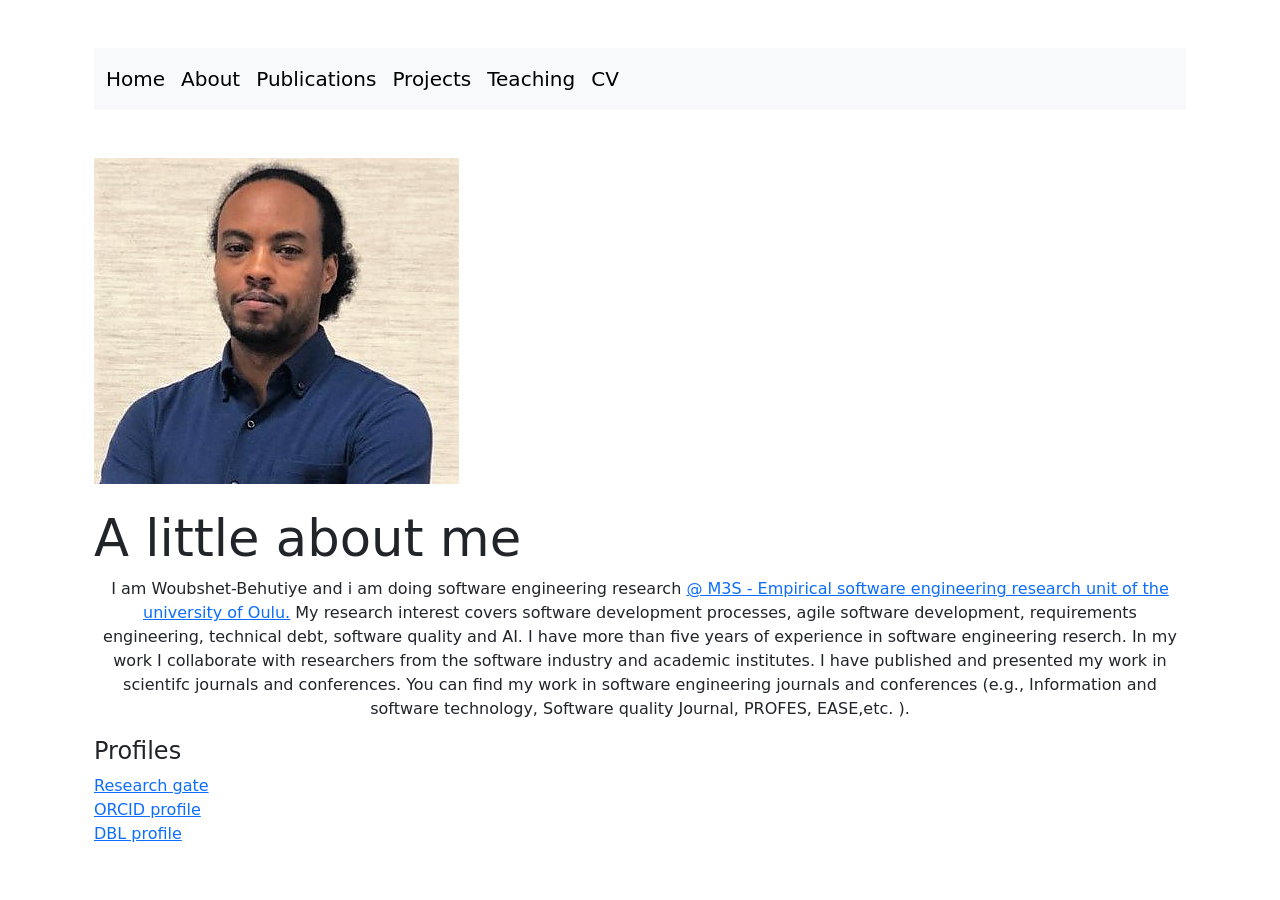
==== nav/about.html @ b4754d9d "update" ====
<!DOCTYPE html>
<html lang="en">

<head>
    <title>About</title>
    <meta charset="utf-8">
    <meta name="viewport" content="width=device-width, initial-scale=1 shrink-to-fit = no">
    <link href="https://cdn.jsdelivr.net/npm/bootstrap@5.1.3/dist/css/bootstrap.min.css" rel="stylesheet" integrity="sha384-1BmE4kWBq78iYhFldvKuhfTAU6auU8tT94WrHftjDbrCEXSU1oBoqyl2QvZ6jIW3" crossorigin="anonymous">
</head>

<body>

    <div class="container">

        <br></br>
        <div class="container-fluid">
            <nav class="navbar navbar-expand- navbar-light bg-light justify-content-center ">
                <div class="container-fluid" id="navbarSupportedContent">
                    <ul class="nav navbar">
                        <li class="navbar-item"> <a class="navbar-brand" href="../index.html">Home </a></li>
                        <li class="navbar-item">
                            <a class="navbar-brand" href="/nav/about.html">About</a></li>
                        <li class="navbar-item "><a class="navbar-brand " href="/nav/Publications.html ">Publications</a></li>
                        <li class="nabarv-item "> <a class="navbar-brand " href="/nav/projects.html">Projects</a></li>
                        <li class="navbar-item "><a class="navbar-brand " href="/nav/Teaching.html "> Teaching </a></li>
                        <li class="navbar-item "><a class="navbar-brand " href="/nav/cv.html "> CV </a></li>
                    </ul>

                </div>
            </nav>
        </div>
        <br></br>
        <div class=" container-md">
            <img src="/resources/Woub5.jpg " class="img-fluid " />

            <br></br>
            <h2 style="font-size:4vw"> A little about me </h2>
            <p class="text-center "> I am Woubshet-Behutiye and i am doing software engineering research <a href="https://www.oulu.fi/m3s/ " target="_blank"> @ M3S - Empirical software engineering research unit of the university of Oulu.</a> My research interest covers software
                development processes, agile software development, requirements engineering, technical debt, software quality and AI. I have more than five years of experience in software engineering reserch. In my work I collaborate with researchers
                from the software industry and academic institutes. I have published and presented my work in scientifc journals and conferences. You can find my work in software engineering journals and conferences (e.g., Information and software technology,
                Software quality Journal, PROFES, EASE,etc. ). </p>
        </div>

        <div class="container-md">
            <h4> Profiles </h4>
            <ul class="list-group list-group-numbered">
                <li><a href="https://www.researchgate.net/profile/Woubshet-Behutiye" target="_blank">Research gate</a></li>
                <li><a href="https://orcid.org/0000-0002-9015-9941" target="_blank">ORCID profile</a></li>
                <li><a href="https://dblp.org/pid/190/9045.html" target="_blank">DBL profile</a></li>
            </ul>
        </div>


    </div>
    <script src="https://cdn.jsdelivr.net/npm/bootstrap@5.1.3/dist/js/bootstrap.bundle.min.js " integrity="sha384-ka7Sk0Gln4gmtz2MlQnikT1wXgYsOg+OMhuP+IlRH9sENBO0LRn5q+8nbTov4+1p " crossorigin="anonymous "></script>
    <script src="https://cdn.jsdelivr.net/npm/@popperjs/core@2.10.2/dist/umd/popper.min.js " integrity="sha384-7+zCNj/IqJ95wo16oMtfsKbZ9ccEh31eOz1HGyDuCQ6wgnyJNSYdrPa03rtR1zdB " crossorigin="anonymous "></script>
    <script src="https://cdn.jsdelivr.net/npm/bootstrap@5.1.3/dist/js/bootstrap.min.js " integrity="sha384-QJHtvGhmr9XOIpI6YVutG+2QOK9T+ZnN4kzFN1RtK3zEFEIsxhlmWl5/YESvpZ13 " crossorigin="anonymous "></script>
</body>

</html>
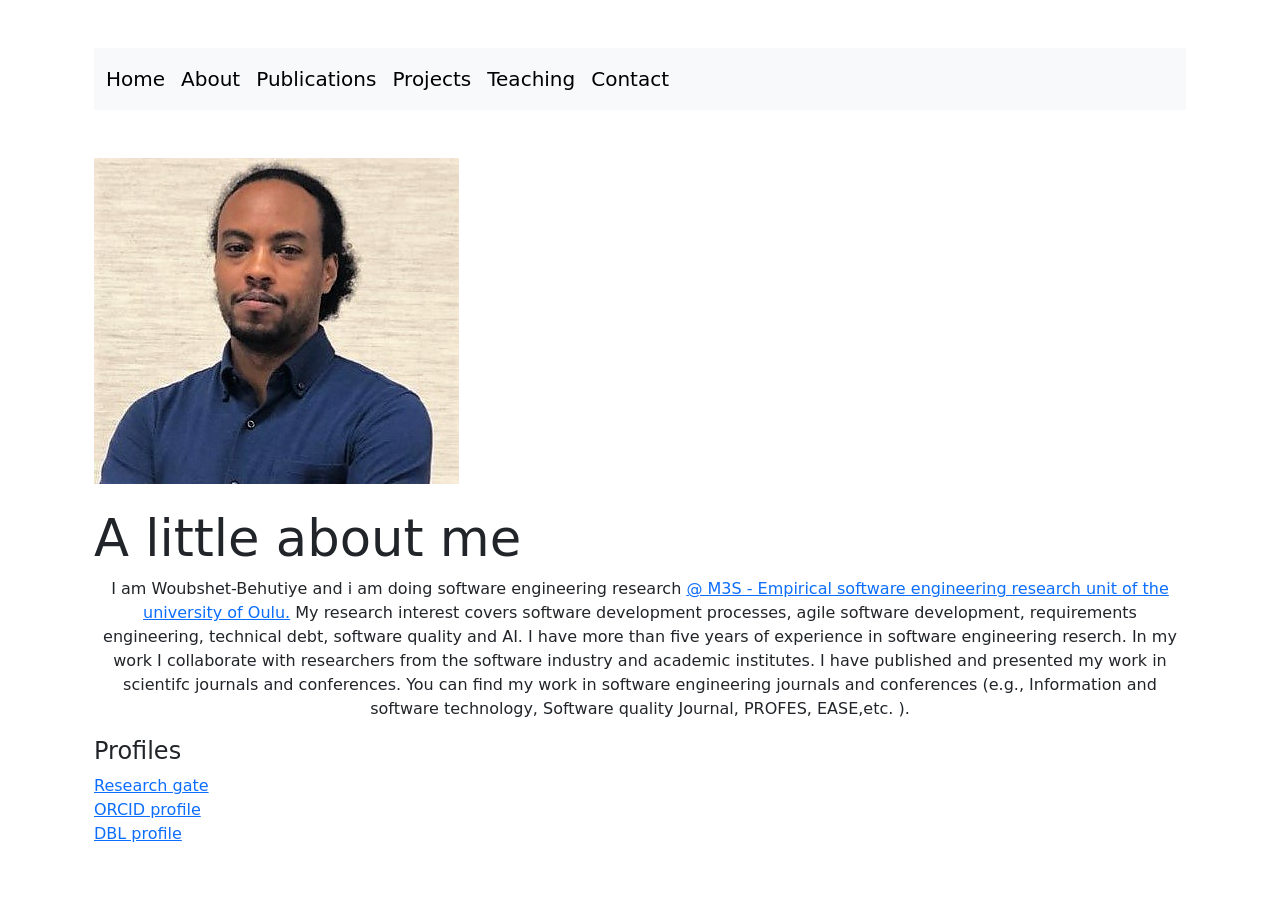
==== commit aabd0779: "updates" ====
--- a/nav/about.html
+++ b/nav/about.html
@@ -23,7 +23,7 @@
                         <li class="navbar-item "><a class="navbar-brand " href="/nav/Publications.html ">Publications</a></li>
                         <li class="nabarv-item "> <a class="navbar-brand " href="/nav/projects.html">Projects</a></li>
                         <li class="navbar-item "><a class="navbar-brand " href="/nav/Teaching.html "> Teaching </a></li>
-                        <li class="navbar-item "><a class="navbar-brand " href="/nav/cv.html "> CV </a></li>
+                        <li class="navbar-item "><a class="navbar-brand " href="/nav/cn.html "> Contact </a></li>
                     </ul>
 
                 </div>
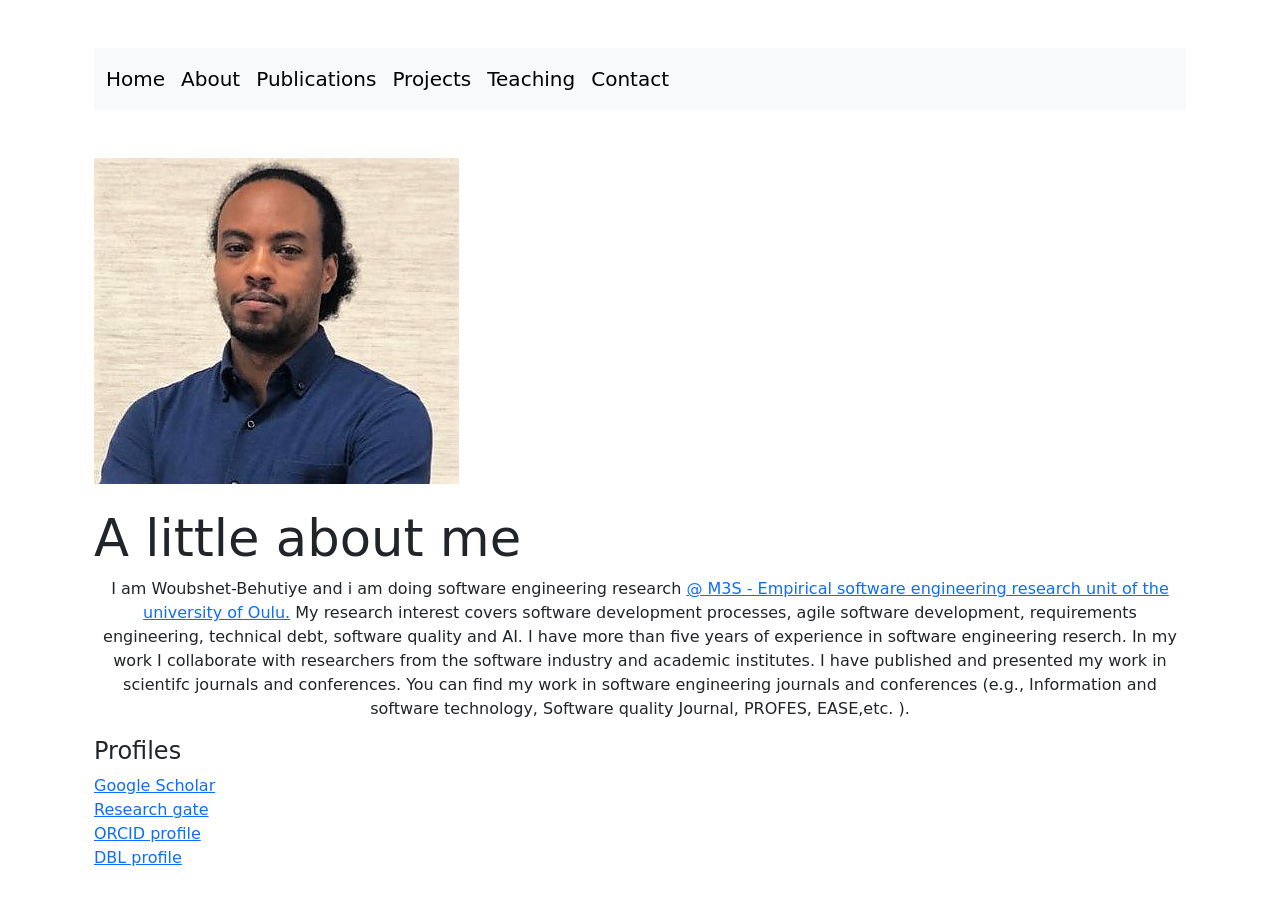
==== commit 6f62b2dd: "updated info" ====
--- a/nav/about.html
+++ b/nav/about.html
@@ -30,8 +30,8 @@
             </nav>
         </div>
         <br></br>
-        <div class=" container-md">
-            <img src="/resources/Woub5.jpg " class="img-fluid " />
+        <div class=" container-md ">
+            <img src="/resources/Woub5.jpg " class="img-fluid" style="margin:auto;" />
 
             <br></br>
             <h2 style="font-size:4vw"> A little about me </h2>
@@ -44,6 +44,7 @@
         <div class="container-md">
             <h4> Profiles </h4>
             <ul class="list-group list-group-numbered">
+                <li><a href="https://scholar.google.com/citations?user=aYHGwbsAAAAJ&hl=en&oi=ao" target="_blank">Google Scholar</a></li>
                 <li><a href="https://www.researchgate.net/profile/Woubshet-Behutiye" target="_blank">Research gate</a></li>
                 <li><a href="https://orcid.org/0000-0002-9015-9941" target="_blank">ORCID profile</a></li>
                 <li><a href="https://dblp.org/pid/190/9045.html" target="_blank">DBL profile</a></li>
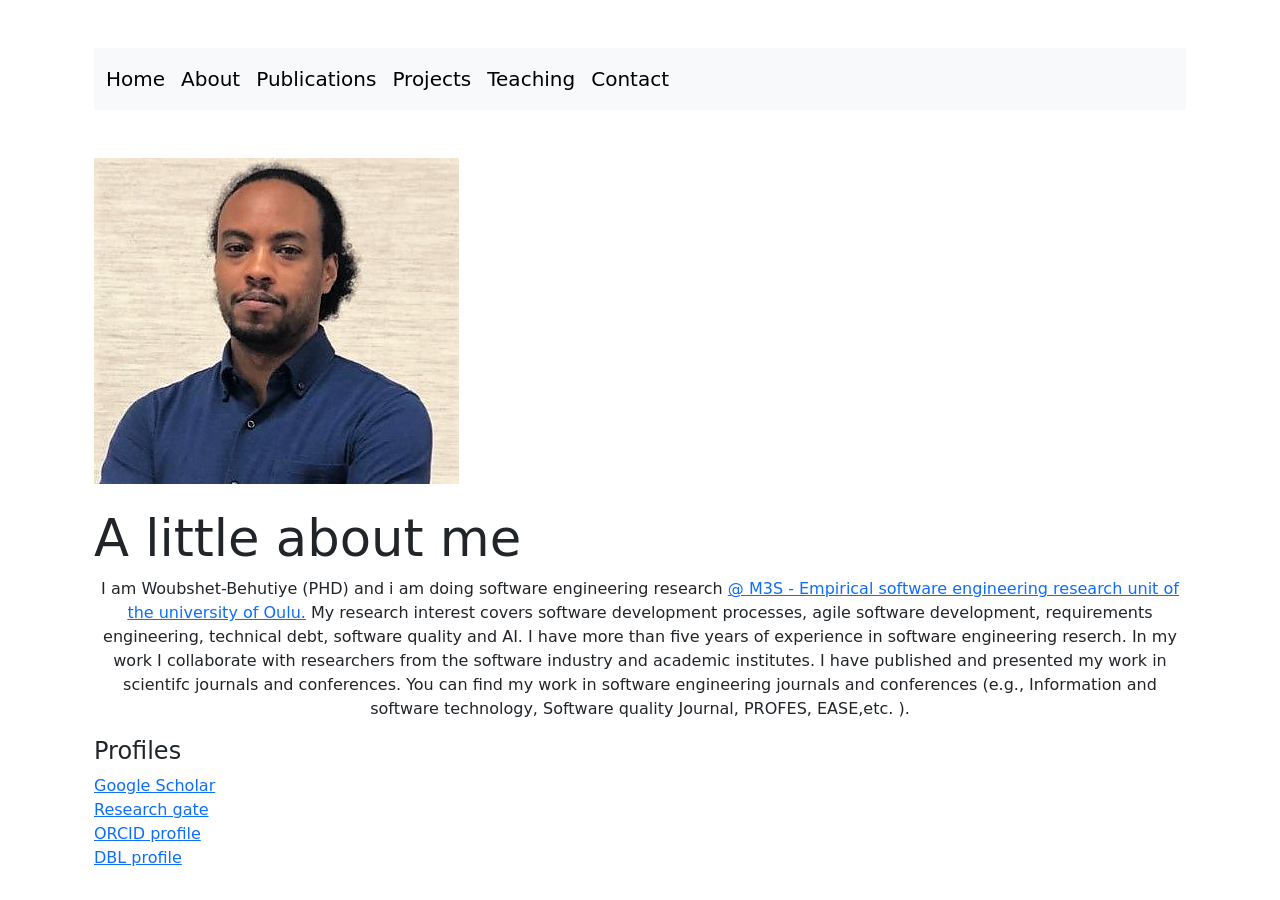
==== commit 54ce869b: "Updated info" ====
--- a/nav/about.html
+++ b/nav/about.html
@@ -35,7 +35,7 @@
 
             <br></br>
             <h2 style="font-size:4vw"> A little about me </h2>
-            <p class="text-center "> I am Woubshet-Behutiye and i am doing software engineering research <a href="https://www.oulu.fi/m3s/ " target="_blank"> @ M3S - Empirical software engineering research unit of the university of Oulu.</a> My research interest covers software
+            <p class="text-center "> I am Woubshet-Behutiye (PHD) and i am doing software engineering research <a href="https://www.oulu.fi/m3s/ " target="_blank"> @ M3S - Empirical software engineering research unit of the university of Oulu.</a> My research interest covers software
                 development processes, agile software development, requirements engineering, technical debt, software quality and AI. I have more than five years of experience in software engineering reserch. In my work I collaborate with researchers
                 from the software industry and academic institutes. I have published and presented my work in scientifc journals and conferences. You can find my work in software engineering journals and conferences (e.g., Information and software technology,
                 Software quality Journal, PROFES, EASE,etc. ). </p>
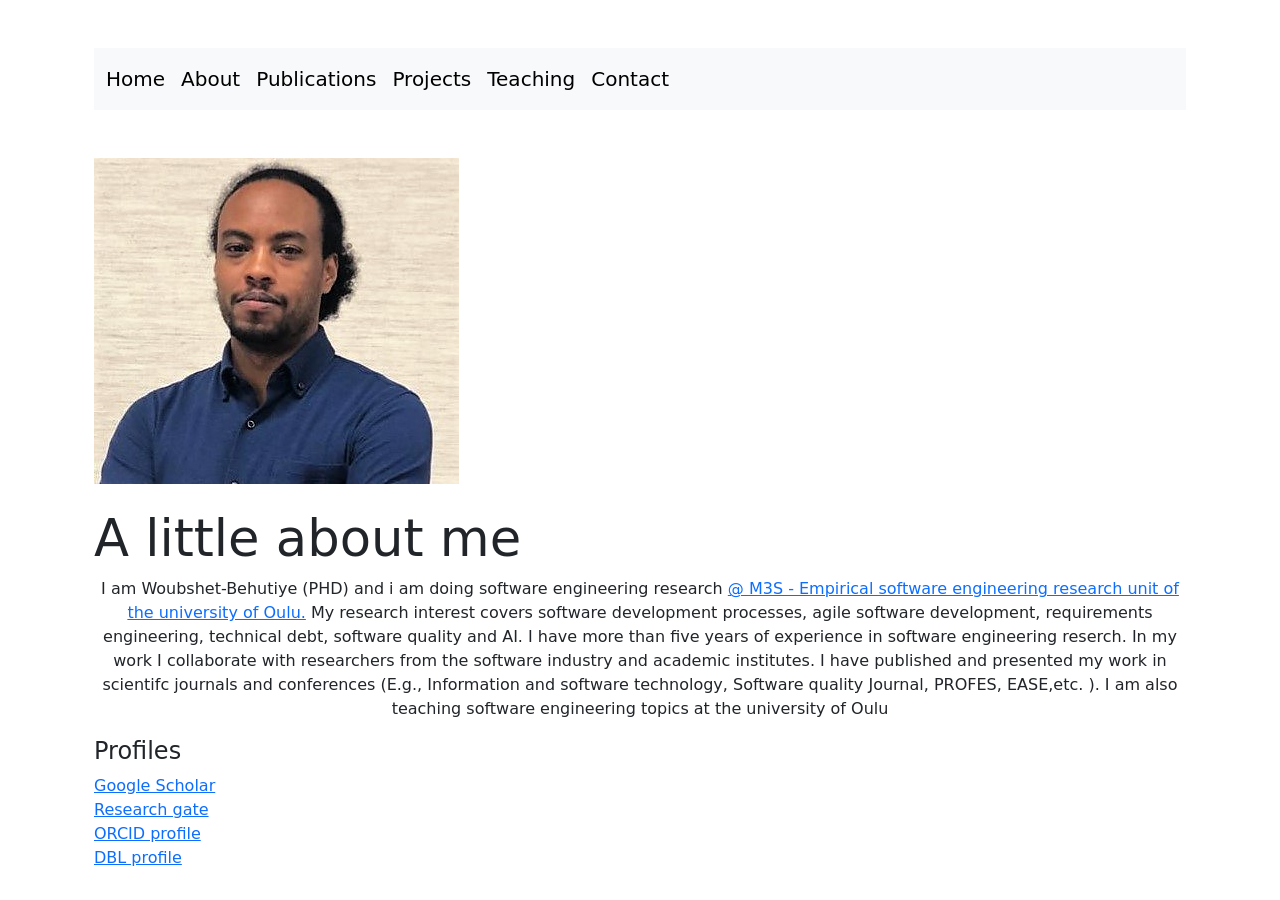
==== commit 73f5bcd2: "profile and teaching updates" ====
--- a/nav/about.html
+++ b/nav/about.html
@@ -37,8 +37,8 @@
             <h2 style="font-size:4vw"> A little about me </h2>
             <p class="text-center "> I am Woubshet-Behutiye (PHD) and i am doing software engineering research <a href="https://www.oulu.fi/m3s/ " target="_blank"> @ M3S - Empirical software engineering research unit of the university of Oulu.</a> My research interest covers software
                 development processes, agile software development, requirements engineering, technical debt, software quality and AI. I have more than five years of experience in software engineering reserch. In my work I collaborate with researchers
-                from the software industry and academic institutes. I have published and presented my work in scientifc journals and conferences. You can find my work in software engineering journals and conferences (e.g., Information and software technology,
-                Software quality Journal, PROFES, EASE,etc. ). </p>
+                from the software industry and academic institutes. I have published and presented my work in scientifc journals and conferences (E.g., Information and software technology,
+                Software quality Journal, PROFES, EASE,etc. ). I am also teaching software engineering topics at the university of Oulu </p>
         </div>
 
         <div class="container-md">
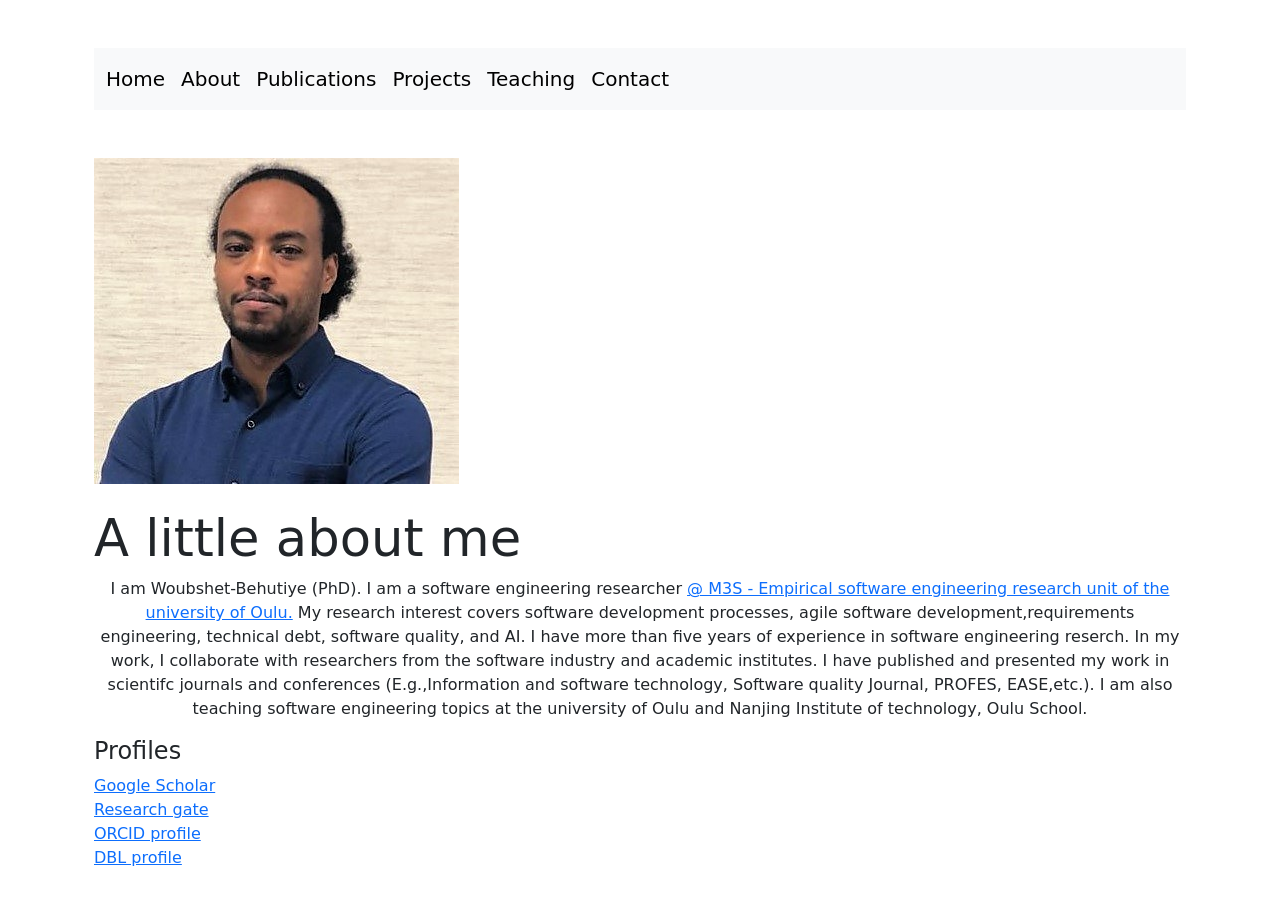
==== commit 0fd14654: "updates" ====
--- a/nav/about.html
+++ b/nav/about.html
@@ -35,10 +35,10 @@
 
             <br></br>
             <h2 style="font-size:4vw"> A little about me </h2>
-            <p class="text-center "> I am Woubshet-Behutiye (PHD) and i am doing software engineering research <a href="https://www.oulu.fi/m3s/ " target="_blank"> @ M3S - Empirical software engineering research unit of the university of Oulu.</a> My research interest covers software
-                development processes, agile software development, requirements engineering, technical debt, software quality and AI. I have more than five years of experience in software engineering reserch. In my work I collaborate with researchers
-                from the software industry and academic institutes. I have published and presented my work in scientifc journals and conferences (E.g., Information and software technology,
-                Software quality Journal, PROFES, EASE,etc. ). I am also teaching software engineering topics at the university of Oulu </p>
+            <p class="text-center "> I am Woubshet-Behutiye (PhD). I am a software engineering researcher  <a href="https://www.oulu.fi/m3s/ " target="_blank"> @ M3S - Empirical software engineering research unit of the university of Oulu.</a> My research interest covers software
+                development processes, agile software development,requirements engineering, technical debt, software quality, and AI. I have more than five years of experience in software engineering reserch. In my work, I collaborate with researchers
+                from the software industry and academic institutes. I have published and presented my work in scientifc journals and conferences (E.g.,Information and software technology,
+                Software quality Journal, PROFES, EASE,etc.). I am also teaching software engineering topics at the university of Oulu and Nanjing Institute of technology, Oulu School. </p>
         </div>
 
         <div class="container-md">
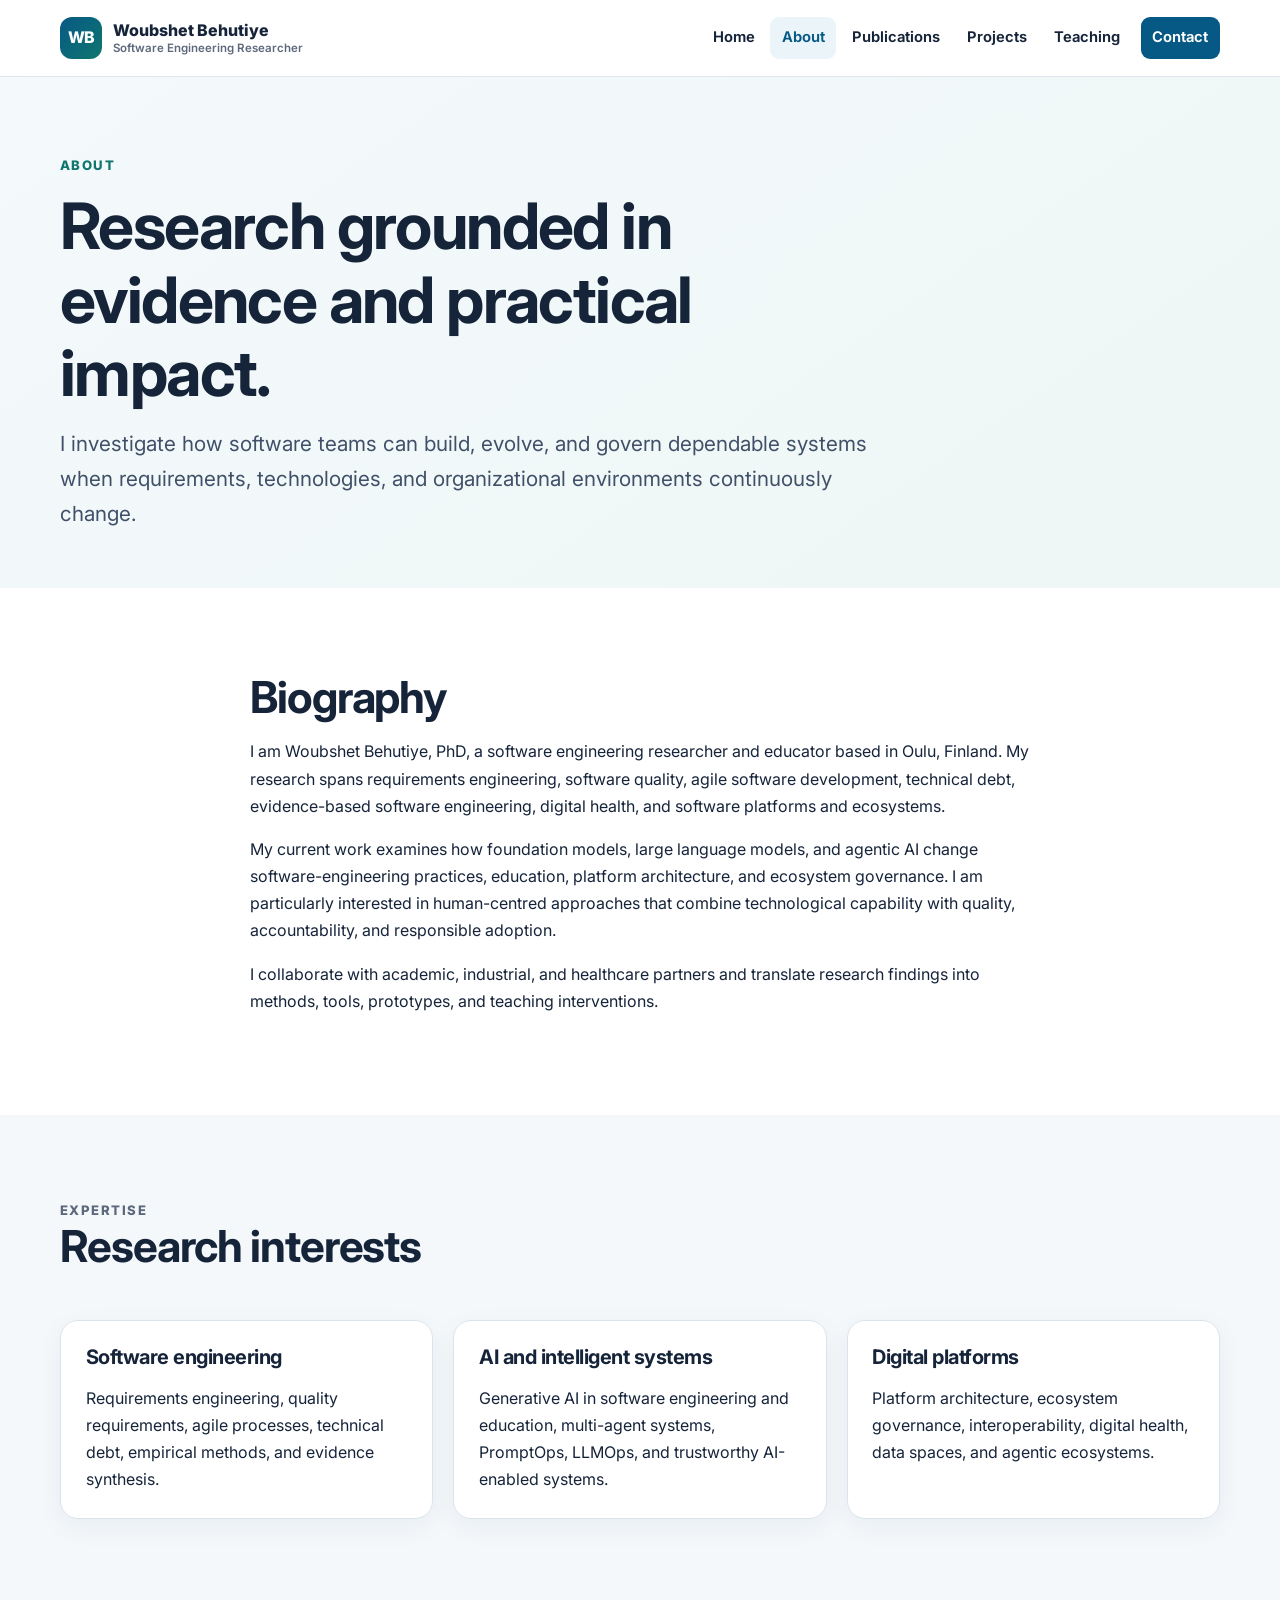
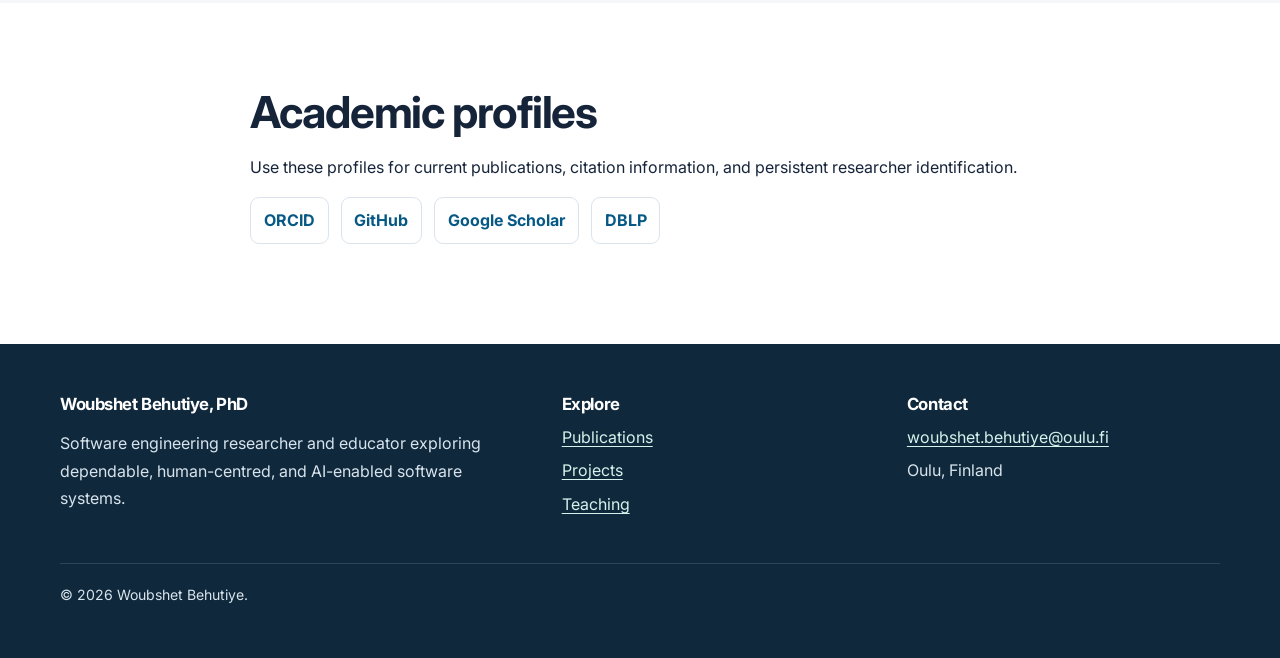
==== commit e0b849a3: "Updated page" ====
--- a/nav/about.html
+++ b/nav/about.html
@@ -1,61 +1,8 @@
-<!DOCTYPE html>
-<html lang="en">
-
-<head>
-    <title>About</title>
-    <meta charset="utf-8">
-    <meta name="viewport" content="width=device-width, initial-scale=1 shrink-to-fit = no">
-    <link href="https://cdn.jsdelivr.net/npm/bootstrap@5.1.3/dist/css/bootstrap.min.css" rel="stylesheet" integrity="sha384-1BmE4kWBq78iYhFldvKuhfTAU6auU8tT94WrHftjDbrCEXSU1oBoqyl2QvZ6jIW3" crossorigin="anonymous">
-</head>
-
-<body>
-
-    <div class="container">
-
-        <br></br>
-        <div class="container-fluid">
-            <nav class="navbar navbar-expand- navbar-light bg-light justify-content-center ">
-                <div class="container-fluid" id="navbarSupportedContent">
-                    <ul class="nav navbar">
-                        <li class="navbar-item"> <a class="navbar-brand" href="../index.html">Home </a></li>
-                        <li class="navbar-item">
-                            <a class="navbar-brand" href="/nav/about.html">About</a></li>
-                        <li class="navbar-item "><a class="navbar-brand " href="/nav/Publications.html ">Publications</a></li>
-                        <li class="nabarv-item "> <a class="navbar-brand " href="/nav/projects.html">Projects</a></li>
-                        <li class="navbar-item "><a class="navbar-brand " href="/nav/Teaching.html "> Teaching </a></li>
-                        <li class="navbar-item "><a class="navbar-brand " href="/nav/cn.html "> Contact </a></li>
-                    </ul>
-
-                </div>
-            </nav>
-        </div>
-        <br></br>
-        <div class=" container-md ">
-            <img src="/resources/Woub5.jpg " class="img-fluid" style="margin:auto;" />
-
-            <br></br>
-            <h2 style="font-size:4vw"> A little about me </h2>
-            <p class="text-center "> I am Woubshet-Behutiye (PhD). I am a software engineering researcher  <a href="https://www.oulu.fi/m3s/ " target="_blank"> @ M3S - Empirical software engineering research unit of the university of Oulu.</a> My research interest covers software
-                development processes, agile software development,requirements engineering, technical debt, software quality, and AI. I have more than five years of experience in software engineering reserch. In my work, I collaborate with researchers
-                from the software industry and academic institutes. I have published and presented my work in scientifc journals and conferences (E.g.,Information and software technology,
-                Software quality Journal, PROFES, EASE,etc.). I am also teaching software engineering topics at the university of Oulu and Nanjing Institute of technology, Oulu School. </p>
-        </div>
-
-        <div class="container-md">
-            <h4> Profiles </h4>
-            <ul class="list-group list-group-numbered">
-                <li><a href="https://scholar.google.com/citations?user=aYHGwbsAAAAJ&hl=en&oi=ao" target="_blank">Google Scholar</a></li>
-                <li><a href="https://www.researchgate.net/profile/Woubshet-Behutiye" target="_blank">Research gate</a></li>
-                <li><a href="https://orcid.org/0000-0002-9015-9941" target="_blank">ORCID profile</a></li>
-                <li><a href="https://dblp.org/pid/190/9045.html" target="_blank">DBL profile</a></li>
-            </ul>
-        </div>
-
-
-    </div>
-    <script src="https://cdn.jsdelivr.net/npm/bootstrap@5.1.3/dist/js/bootstrap.bundle.min.js " integrity="sha384-ka7Sk0Gln4gmtz2MlQnikT1wXgYsOg+OMhuP+IlRH9sENBO0LRn5q+8nbTov4+1p " crossorigin="anonymous "></script>
-    <script src="https://cdn.jsdelivr.net/npm/@popperjs/core@2.10.2/dist/umd/popper.min.js " integrity="sha384-7+zCNj/IqJ95wo16oMtfsKbZ9ccEh31eOz1HGyDuCQ6wgnyJNSYdrPa03rtR1zdB " crossorigin="anonymous "></script>
-    <script src="https://cdn.jsdelivr.net/npm/bootstrap@5.1.3/dist/js/bootstrap.min.js " integrity="sha384-QJHtvGhmr9XOIpI6YVutG+2QOK9T+ZnN4kzFN1RtK3zEFEIsxhlmWl5/YESvpZ13 " crossorigin="anonymous "></script>
-</body>
-
-</html>+<!doctype html>
+<html lang="en"><head><meta charset="utf-8"><meta name="viewport" content="width=device-width, initial-scale=1"><title>About | Woubshet Behutiye</title><meta name="description" content="Biography, research interests, collaborations, and academic profiles of software engineering researcher Woubshet Behutiye."><link rel="canonical" href="https://habeshwoub.github.io/nav/about.html"><link rel="preconnect" href="https://fonts.googleapis.com"><link rel="preconnect" href="https://fonts.gstatic.com" crossorigin><link href="https://fonts.googleapis.com/css2?family=Inter:wght@400;600;700;800&display=swap" rel="stylesheet"><link rel="stylesheet" href="../assets/css/styles.css"></head>
+<body><a class="skip-link" href="#main">Skip to main content</a><header class="site-header"><div class="container nav-wrap"><a class="brand" href="../index.html" aria-label="Woubshet Behutiye, home"><span class="brand-mark">WB</span><span class="brand-text">Woubshet Behutiye<small>Software Engineering Researcher</small></span></a><button class="menu-toggle" type="button" aria-expanded="false" aria-controls="site-navigation">Menu</button><nav class="site-nav" id="site-navigation" aria-label="Primary navigation"><a href="../index.html">Home</a><a href="about.html" aria-current="page">About</a><a href="Publications.html">Publications</a><a href="projects.html">Projects</a><a href="Teaching.html">Teaching</a><a href="cn.html" class="nav-cta">Contact</a></nav></div></header>
+<main id="main"><section class="page-hero"><div class="container"><p class="eyebrow">About</p><h1>Research grounded in evidence and practical impact.</h1><p class="lead">I investigate how software teams can build, evolve, and govern dependable systems when requirements, technologies, and organizational environments continuously change.</p></div></section>
+<section class="section"><div class="narrow"><h2>Biography</h2><p>I am Woubshet Behutiye, PhD, a software engineering researcher and educator based in Oulu, Finland. My research spans requirements engineering, software quality, agile software development, technical debt, evidence-based software engineering, digital health, and software platforms and ecosystems.</p><p>My current work examines how foundation models, large language models, and agentic AI change software-engineering practices, education, platform architecture, and ecosystem governance. I am particularly interested in human-centred approaches that combine technological capability with quality, accountability, and responsible adoption.</p><p>I collaborate with academic, industrial, and healthcare partners and translate research findings into methods, tools, prototypes, and teaching interventions.</p></div></section>
+<section class="section soft"><div class="container"><div class="section-heading"><div><p class="eyebrow">Expertise</p><h2>Research interests</h2></div></div><div class="grid-3"><article class="card"><h3>Software engineering</h3><p>Requirements engineering, quality requirements, agile processes, technical debt, empirical methods, and evidence synthesis.</p></article><article class="card"><h3>AI and intelligent systems</h3><p>Generative AI in software engineering and education, multi-agent systems, PromptOps, LLMOps, and trustworthy AI-enabled systems.</p></article><article class="card"><h3>Digital platforms</h3><p>Platform architecture, ecosystem governance, interoperability, digital health, data spaces, and agentic ecosystems.</p></article></div></div></section>
+<section class="section" id="profiles"><div class="narrow"><h2>Academic profiles</h2><p>Use these profiles for current publications, citation information, and persistent researcher identification.</p><ul class="profile-links"><li><a href="https://orcid.org/0000-0002-9015-9941">ORCID</a></li><li><a href="https://github.com/habeshwoub">GitHub</a></li><li><a href="https://scholar.google.com/scholar?q=Woubshet+Behutiye">Google Scholar</a></li><li><a href="https://dblp.org/search?q=Woubshet%20Behutiye">DBLP</a></li></ul></div></section></main>
+<footer class="site-footer"><div class="container"><div class="footer-grid"><div><h2>Woubshet Behutiye, PhD</h2><p>Software engineering researcher and educator exploring dependable, human-centred, and AI-enabled software systems.</p></div><div><h3>Explore</h3><ul><li><a href="Publications.html">Publications</a></li><li><a href="projects.html">Projects</a></li><li><a href="Teaching.html">Teaching</a></li></ul></div><div><h3>Contact</h3><ul><li><a href="mailto:woubshet.behutiye@oulu.fi">woubshet.behutiye@oulu.fi</a></li><li>Oulu, Finland</li></ul></div></div><div class="footer-bottom">© <span data-year></span> Woubshet Behutiye.</div></div></footer><script src="../assets/js/main.js" defer></script></body></html>
--- a/assets/css/styles.css
+++ b/assets/css/styles.css
@@ -0,0 +1,175 @@
+:root {
+  --ink: #16243a;
+  --muted: #5c687b;
+  --brand: #075985;
+  --brand-dark: #0c3654;
+  --accent: #0f766e;
+  --surface: #f4f8fb;
+  --white: #ffffff;
+  --border: #dbe4ec;
+  --shadow: 0 18px 48px rgba(22, 36, 58, 0.10);
+  --radius: 18px;
+  --container: 1160px;
+}
+
+* { box-sizing: border-box; }
+
+html { scroll-behavior: smooth; }
+
+body {
+  margin: 0;
+  color: var(--ink);
+  background: var(--white);
+  font-family: Inter, ui-sans-serif, system-ui, -apple-system, BlinkMacSystemFont, "Segoe UI", sans-serif;
+  font-size: 1rem;
+  line-height: 1.7;
+  -webkit-font-smoothing: antialiased;
+}
+
+img { display: block; max-width: 100%; }
+a { color: var(--brand); text-underline-offset: 0.18em; }
+a:hover { color: var(--brand-dark); }
+
+:focus-visible {
+  outline: 3px solid #f59e0b;
+  outline-offset: 3px;
+  border-radius: 4px;
+}
+
+.skip-link {
+  position: fixed;
+  top: 0.75rem;
+  left: 0.75rem;
+  z-index: 100;
+  padding: 0.65rem 0.9rem;
+  color: var(--white);
+  background: var(--brand-dark);
+  transform: translateY(-160%);
+}
+.skip-link:focus { transform: translateY(0); }
+
+.container { width: min(calc(100% - 2rem), var(--container)); margin-inline: auto; }
+.narrow { width: min(calc(100% - 2rem), 780px); margin-inline: auto; }
+
+.site-header {
+  position: sticky;
+  top: 0;
+  z-index: 30;
+  border-bottom: 1px solid rgba(219, 228, 236, 0.9);
+  background: rgba(255, 255, 255, 0.94);
+  backdrop-filter: blur(14px);
+}
+
+.nav-wrap { display: flex; align-items: center; justify-content: space-between; min-height: 76px; gap: 1rem; }
+.brand { display: inline-flex; align-items: center; gap: 0.7rem; color: var(--ink); font-weight: 800; text-decoration: none; }
+.brand-mark { display: grid; width: 42px; height: 42px; place-items: center; border-radius: 12px; color: var(--white); background: linear-gradient(135deg, var(--brand), var(--accent)); letter-spacing: -0.04em; }
+.brand-text { line-height: 1.15; }
+.brand-text small { display: block; margin-top: 0.18rem; color: var(--muted); font-size: 0.72rem; font-weight: 600; }
+
+.menu-toggle { display: none; border: 1px solid var(--border); border-radius: 10px; padding: 0.55rem 0.75rem; color: var(--ink); background: var(--white); font: inherit; font-weight: 700; }
+.site-nav { display: flex; align-items: center; gap: 0.25rem; }
+.site-nav a { padding: 0.55rem 0.72rem; border-radius: 9px; color: var(--ink); font-size: 0.92rem; font-weight: 650; text-decoration: none; }
+.site-nav a:hover, .site-nav a[aria-current="page"] { color: var(--brand); background: #eaf4f9; }
+.site-nav .nav-cta { margin-left: 0.35rem; color: var(--white); background: var(--brand); }
+.site-nav .nav-cta:hover { color: var(--white); background: var(--brand-dark); }
+
+.hero { position: relative; overflow: hidden; padding: 6rem 0 5.5rem; background: linear-gradient(145deg, #f4f9fc 0%, #edf7f5 100%); }
+.hero::after { position: absolute; right: -9rem; bottom: -13rem; width: 34rem; height: 34rem; border: 1px solid rgba(7, 89, 133, 0.12); border-radius: 50%; content: ""; box-shadow: 0 0 0 5rem rgba(15, 118, 110, 0.04), 0 0 0 10rem rgba(7, 89, 133, 0.035); }
+.hero-grid { position: relative; z-index: 1; display: grid; grid-template-columns: minmax(0, 1.35fr) minmax(280px, 0.65fr); align-items: center; gap: 4rem; }
+.eyebrow { margin: 0 0 0.8rem; color: var(--accent); font-size: 0.82rem; font-weight: 800; letter-spacing: 0.11em; text-transform: uppercase; }
+h1, h2, h3 { margin-top: 0; line-height: 1.15; letter-spacing: -0.025em; }
+h1 { max-width: 820px; margin-bottom: 1.35rem; font-size: clamp(2.45rem, 6vw, 4.75rem); }
+h2 { margin-bottom: 1rem; font-size: clamp(1.8rem, 4vw, 2.75rem); }
+h3 { margin-bottom: 0.6rem; font-size: 1.25rem; }
+.lead { max-width: 750px; margin: 0; color: #405069; font-size: clamp(1.05rem, 2.2vw, 1.3rem); }
+.hero-actions, .link-row { display: flex; flex-wrap: wrap; gap: 0.75rem; margin-top: 1.8rem; }
+.button { display: inline-flex; align-items: center; justify-content: center; min-height: 46px; padding: 0.65rem 1rem; border: 1px solid var(--brand); border-radius: 11px; color: var(--white); background: var(--brand); font-weight: 750; text-decoration: none; transition: transform 160ms ease, background 160ms ease; }
+.button:hover { color: var(--white); background: var(--brand-dark); transform: translateY(-1px); }
+.button.secondary { color: var(--brand); background: transparent; }
+.button.secondary:hover { color: var(--brand-dark); background: var(--white); }
+.button.small { min-height: 38px; padding: 0.42rem 0.72rem; font-size: 0.88rem; }
+
+.profile-card { padding: 1.6rem; border: 1px solid rgba(219, 228, 236, 0.75); border-radius: 22px; background: rgba(255,255,255,0.86); box-shadow: var(--shadow); }
+.profile-card strong { display: block; margin-bottom: 0.5rem; font-size: 1.15rem; }
+.profile-card ul { margin: 0; padding-left: 1.25rem; color: var(--muted); }
+
+.page-hero { padding: 4.8rem 0 3.5rem; background: linear-gradient(145deg, #f4f9fc, #eef7f5); }
+.page-hero h1 { margin-bottom: 1rem; font-size: clamp(2.4rem, 5vw, 4rem); }
+.page-hero .lead { max-width: 840px; }
+
+.section { padding: 5.25rem 0; }
+.section.soft { background: var(--surface); }
+.section-heading { display: flex; align-items: end; justify-content: space-between; gap: 2rem; margin-bottom: 2rem; }
+.section-heading p { max-width: 650px; margin: 0; color: var(--muted); }
+.kicker { color: var(--accent); font-weight: 800; }
+
+.grid-2, .grid-3, .grid-4 { display: grid; gap: 1.25rem; }
+.grid-2 { grid-template-columns: repeat(2, minmax(0, 1fr)); }
+.grid-3 { grid-template-columns: repeat(3, minmax(0, 1fr)); }
+.grid-4 { grid-template-columns: repeat(4, minmax(0, 1fr)); }
+
+.card { padding: 1.55rem; border: 1px solid var(--border); border-radius: var(--radius); background: var(--white); box-shadow: 0 8px 28px rgba(22,36,58,0.05); }
+.card p:last-child { margin-bottom: 0; }
+.card .icon { display: grid; width: 42px; height: 42px; margin-bottom: 1rem; place-items: center; border-radius: 11px; color: var(--brand); background: #eaf4f9; font-weight: 850; }
+
+.publication-card { display: grid; overflow: hidden; grid-template-columns: 0.78fr 1.22fr; padding: 0; }
+.publication-visual { min-height: 250px; padding: 1.5rem; background: linear-gradient(145deg, #dcecf4, #dff2ed); }
+.publication-visual img { width: 100%; height: 100%; border-radius: 10px; object-fit: contain; background: var(--white); }
+.publication-body { padding: 1.6rem; }
+.meta { margin: 0 0 0.5rem; color: var(--accent); font-size: 0.82rem; font-weight: 800; letter-spacing: 0.06em; text-transform: uppercase; }
+.authors, .venue { margin: 0.35rem 0; color: var(--muted); font-size: 0.93rem; }
+.summary { color: #405069; }
+
+.filters { display: flex; flex-wrap: wrap; gap: 0.55rem; margin: 0 0 2rem; }
+.filter-button { padding: 0.48rem 0.82rem; border: 1px solid var(--border); border-radius: 999px; color: var(--ink); background: var(--white); font: inherit; font-size: 0.9rem; font-weight: 700; cursor: pointer; }
+.filter-button:hover, .filter-button.active { border-color: var(--brand); color: var(--white); background: var(--brand); }
+.year-group { margin-top: 2.75rem; }
+.year-group h2 { padding-bottom: 0.7rem; border-bottom: 2px solid var(--border); font-size: 1.6rem; }
+.publication-list { display: grid; gap: 0; margin: 0; padding: 0; list-style: none; }
+.publication-item { padding: 1.35rem 0; border-bottom: 1px solid var(--border); }
+.publication-item h3 { margin-bottom: 0.45rem; font-size: 1.1rem; }
+.publication-item[hidden] { display: none; }
+.text-link { font-weight: 750; }
+
+.timeline { display: grid; gap: 1.15rem; }
+.timeline-item { position: relative; padding: 0 0 1.6rem 1.6rem; border-left: 2px solid var(--border); }
+.timeline-item::before { position: absolute; top: 0.35rem; left: -0.46rem; width: 0.78rem; height: 0.78rem; border: 3px solid var(--white); border-radius: 50%; background: var(--accent); content: ""; box-shadow: 0 0 0 1px var(--accent); }
+.timeline-item p { margin: 0.35rem 0; color: var(--muted); }
+
+.profile-links { display: flex; flex-wrap: wrap; gap: 0.75rem; padding: 0; list-style: none; }
+.profile-links a { display: inline-flex; padding: 0.55rem 0.8rem; border: 1px solid var(--border); border-radius: 9px; font-weight: 700; text-decoration: none; }
+
+.site-footer { padding: 3.2rem 0; color: #d7e4ed; background: #10283c; }
+.footer-grid { display: grid; grid-template-columns: 1.5fr 1fr 1fr; gap: 2rem; }
+.site-footer h2, .site-footer h3 { color: var(--white); font-size: 1.05rem; }
+.site-footer p { max-width: 560px; }
+.site-footer a { color: #d7f2ec; }
+.site-footer ul { margin: 0; padding: 0; list-style: none; }
+.site-footer li + li { margin-top: 0.4rem; }
+.footer-bottom { margin-top: 2.2rem; padding-top: 1.2rem; border-top: 1px solid rgba(255,255,255,0.13); font-size: 0.88rem; }
+
+@media (max-width: 900px) {
+  .menu-toggle { display: inline-flex; }
+  .site-nav { position: absolute; top: 76px; right: 1rem; left: 1rem; display: none; align-items: stretch; flex-direction: column; padding: 0.8rem; border: 1px solid var(--border); border-radius: 14px; background: var(--white); box-shadow: var(--shadow); }
+  .site-nav.open { display: flex; }
+  .site-nav .nav-cta { margin-left: 0; }
+  .hero { padding: 4.5rem 0; }
+  .hero-grid, .publication-card { grid-template-columns: 1fr; }
+  .profile-card { max-width: 600px; }
+  .grid-3, .grid-4 { grid-template-columns: repeat(2, minmax(0, 1fr)); }
+  .publication-visual { min-height: 210px; }
+}
+
+@media (max-width: 640px) {
+  .brand-text small { display: none; }
+  .section { padding: 4rem 0; }
+  .page-hero { padding: 3.5rem 0 2.7rem; }
+  .grid-2, .grid-3, .grid-4, .footer-grid { grid-template-columns: 1fr; }
+  .section-heading { align-items: start; flex-direction: column; }
+  h1 { font-size: 2.45rem; }
+}
+
+@media (prefers-reduced-motion: reduce) {
+  html { scroll-behavior: auto; }
+  *, *::before, *::after { transition-duration: 0.01ms !important; animation-duration: 0.01ms !important; }
+}
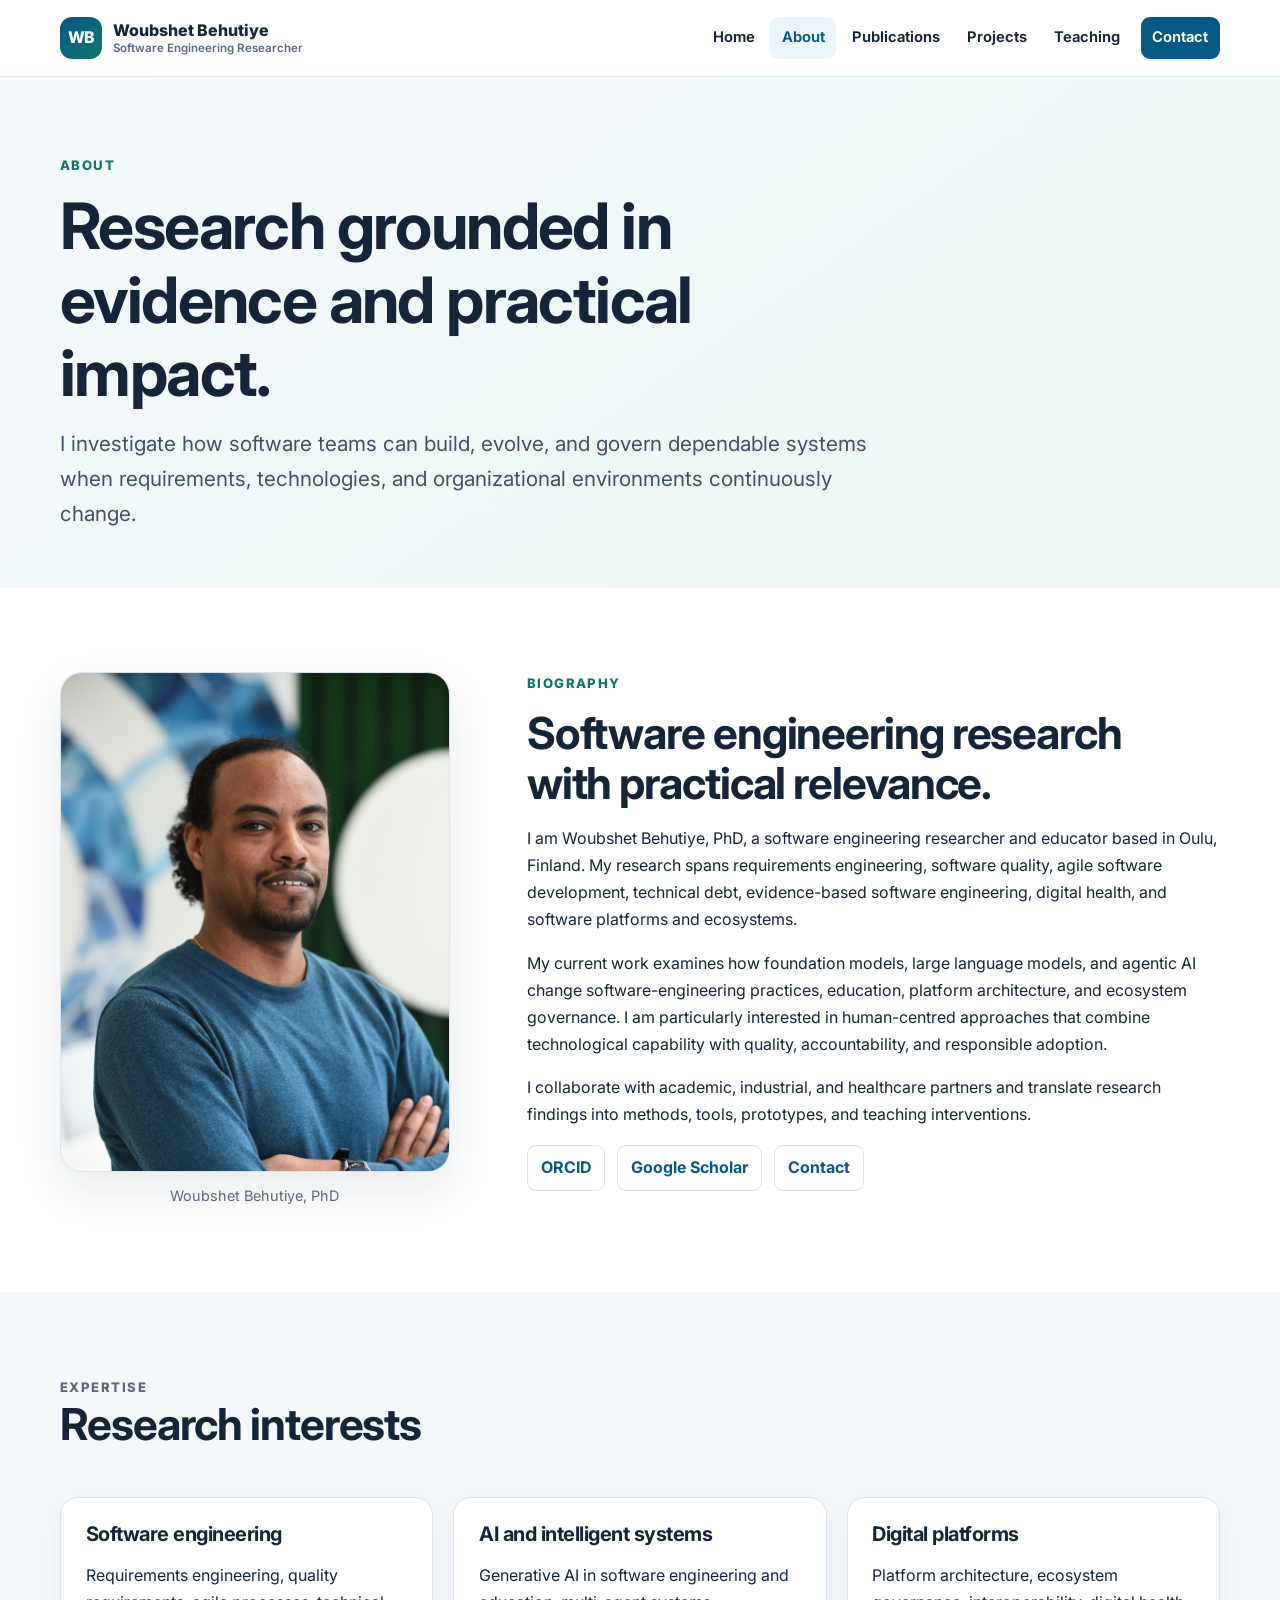
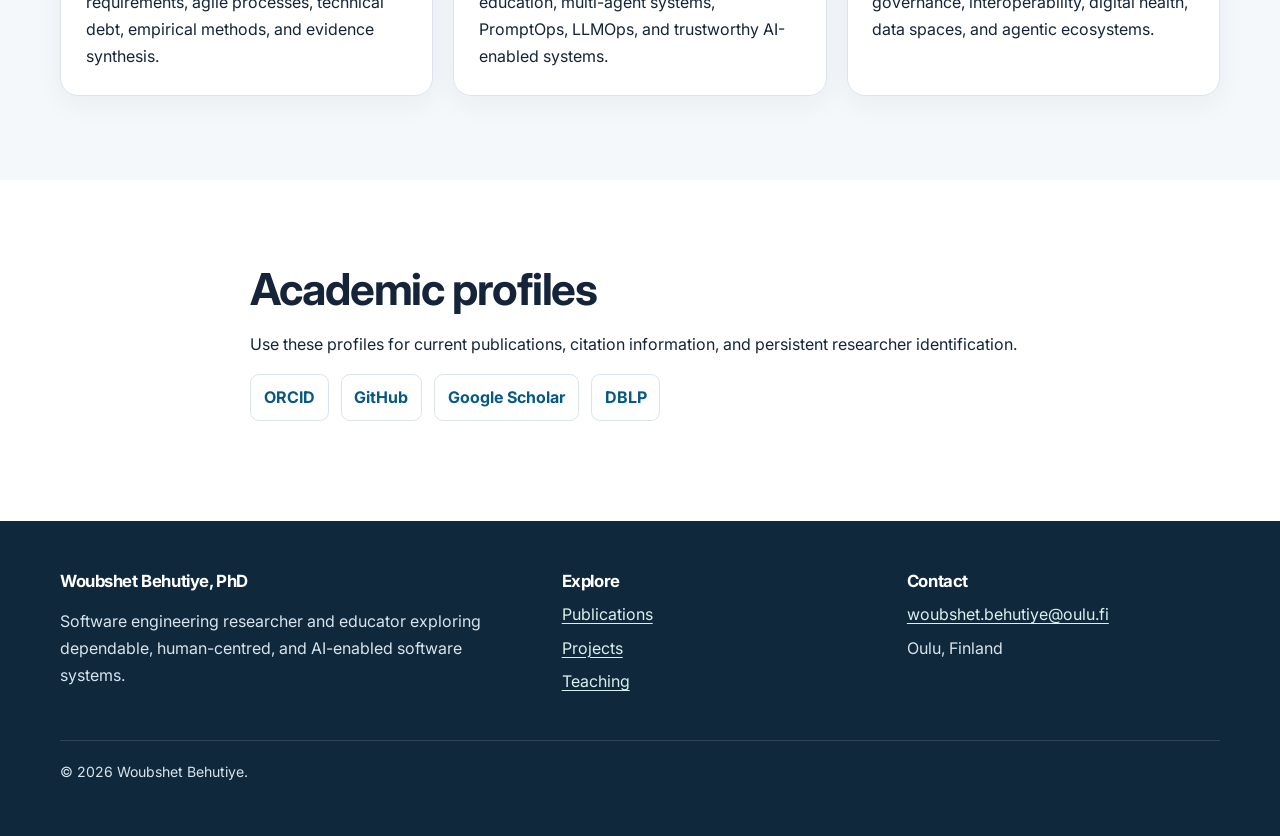
==== commit c49ae998: "Updates and corrections" ====
--- a/nav/about.html
+++ b/nav/about.html
@@ -2,7 +2,7 @@
 <html lang="en"><head><meta charset="utf-8"><meta name="viewport" content="width=device-width, initial-scale=1"><title>About | Woubshet Behutiye</title><meta name="description" content="Biography, research interests, collaborations, and academic profiles of software engineering researcher Woubshet Behutiye."><link rel="canonical" href="https://habeshwoub.github.io/nav/about.html"><link rel="preconnect" href="https://fonts.googleapis.com"><link rel="preconnect" href="https://fonts.gstatic.com" crossorigin><link href="https://fonts.googleapis.com/css2?family=Inter:wght@400;600;700;800&display=swap" rel="stylesheet"><link rel="stylesheet" href="../assets/css/styles.css"></head>
 <body><a class="skip-link" href="#main">Skip to main content</a><header class="site-header"><div class="container nav-wrap"><a class="brand" href="../index.html" aria-label="Woubshet Behutiye, home"><span class="brand-mark">WB</span><span class="brand-text">Woubshet Behutiye<small>Software Engineering Researcher</small></span></a><button class="menu-toggle" type="button" aria-expanded="false" aria-controls="site-navigation">Menu</button><nav class="site-nav" id="site-navigation" aria-label="Primary navigation"><a href="../index.html">Home</a><a href="about.html" aria-current="page">About</a><a href="Publications.html">Publications</a><a href="projects.html">Projects</a><a href="Teaching.html">Teaching</a><a href="cn.html" class="nav-cta">Contact</a></nav></div></header>
 <main id="main"><section class="page-hero"><div class="container"><p class="eyebrow">About</p><h1>Research grounded in evidence and practical impact.</h1><p class="lead">I investigate how software teams can build, evolve, and govern dependable systems when requirements, technologies, and organizational environments continuously change.</p></div></section>
-<section class="section"><div class="narrow"><h2>Biography</h2><p>I am Woubshet Behutiye, PhD, a software engineering researcher and educator based in Oulu, Finland. My research spans requirements engineering, software quality, agile software development, technical debt, evidence-based software engineering, digital health, and software platforms and ecosystems.</p><p>My current work examines how foundation models, large language models, and agentic AI change software-engineering practices, education, platform architecture, and ecosystem governance. I am particularly interested in human-centred approaches that combine technological capability with quality, accountability, and responsible adoption.</p><p>I collaborate with academic, industrial, and healthcare partners and translate research findings into methods, tools, prototypes, and teaching interventions.</p></div></section>
+<section class="section"><div class="container about-intro"><figure class="portrait"><img src="../resources/WB.JPG" alt="Portrait placeholder for Woubshet Behutiye" width="400" height="500"><figcaption>Woubshet Behutiye, PhD</figcaption></figure><div class="about-copy"><p class="eyebrow">Biography</p><h2>Software engineering research with practical relevance.</h2><p>I am Woubshet Behutiye, PhD, a software engineering researcher and educator based in Oulu, Finland. My research spans requirements engineering, software quality, agile software development, technical debt, evidence-based software engineering, digital health, and software platforms and ecosystems.</p><p>My current work examines how foundation models, large language models, and agentic AI change software-engineering practices, education, platform architecture, and ecosystem governance. I am particularly interested in human-centred approaches that combine technological capability with quality, accountability, and responsible adoption.</p><p>I collaborate with academic, industrial, and healthcare partners and translate research findings into methods, tools, prototypes, and teaching interventions.</p><ul class="profile-links" aria-label="Selected academic profiles"><li><a href="https://orcid.org/0000-0002-9015-9941">ORCID</a></li><li><a href="https://scholar.google.com/scholar?q=Woubshet+Behutiye">Google Scholar</a></li><li><a href="cn.html">Contact</a></li></ul></div></div></section>
 <section class="section soft"><div class="container"><div class="section-heading"><div><p class="eyebrow">Expertise</p><h2>Research interests</h2></div></div><div class="grid-3"><article class="card"><h3>Software engineering</h3><p>Requirements engineering, quality requirements, agile processes, technical debt, empirical methods, and evidence synthesis.</p></article><article class="card"><h3>AI and intelligent systems</h3><p>Generative AI in software engineering and education, multi-agent systems, PromptOps, LLMOps, and trustworthy AI-enabled systems.</p></article><article class="card"><h3>Digital platforms</h3><p>Platform architecture, ecosystem governance, interoperability, digital health, data spaces, and agentic ecosystems.</p></article></div></div></section>
 <section class="section" id="profiles"><div class="narrow"><h2>Academic profiles</h2><p>Use these profiles for current publications, citation information, and persistent researcher identification.</p><ul class="profile-links"><li><a href="https://orcid.org/0000-0002-9015-9941">ORCID</a></li><li><a href="https://github.com/habeshwoub">GitHub</a></li><li><a href="https://scholar.google.com/scholar?q=Woubshet+Behutiye">Google Scholar</a></li><li><a href="https://dblp.org/search?q=Woubshet%20Behutiye">DBLP</a></li></ul></div></section></main>
 <footer class="site-footer"><div class="container"><div class="footer-grid"><div><h2>Woubshet Behutiye, PhD</h2><p>Software engineering researcher and educator exploring dependable, human-centred, and AI-enabled software systems.</p></div><div><h3>Explore</h3><ul><li><a href="Publications.html">Publications</a></li><li><a href="projects.html">Projects</a></li><li><a href="Teaching.html">Teaching</a></li></ul></div><div><h3>Contact</h3><ul><li><a href="mailto:woubshet.behutiye@oulu.fi">woubshet.behutiye@oulu.fi</a></li><li>Oulu, Finland</li></ul></div></div><div class="footer-bottom">© <span data-year></span> Woubshet Behutiye.</div></div></footer><script src="../assets/js/main.js" defer></script></body></html>
--- a/assets/css/styles.css
+++ b/assets/css/styles.css
@@ -139,6 +139,27 @@
 .profile-links { display: flex; flex-wrap: wrap; gap: 0.75rem; padding: 0; list-style: none; }
 .profile-links a { display: inline-flex; padding: 0.55rem 0.8rem; border: 1px solid var(--border); border-radius: 9px; font-weight: 700; text-decoration: none; }
 
+.about-intro {
+  display: grid;
+  grid-template-columns: minmax(260px, 0.72fr) minmax(0, 1.28fr);
+  align-items: center;
+  gap: clamp(2rem, 6vw, 5rem);
+}
+.portrait { margin: 0; }
+.portrait img {
+  width: 100%;
+  aspect-ratio: 4 / 5;
+  border: 1px solid var(--border);
+  border-radius: 22px;
+  object-fit: cover;
+  object-position: center 22%;
+  background: var(--surface);
+  box-shadow: var(--shadow);
+}
+.portrait figcaption { margin-top: 0.75rem; color: var(--muted); font-size: 0.9rem; text-align: center; }
+.about-copy { max-width: 720px; }
+.about-copy h2 { max-width: 650px; }
+
 .site-footer { padding: 3.2rem 0; color: #d7e4ed; background: #10283c; }
 .footer-grid { display: grid; grid-template-columns: 1.5fr 1fr 1fr; gap: 2rem; }
 .site-footer h2, .site-footer h3 { color: var(--white); font-size: 1.05rem; }
@@ -155,6 +176,7 @@
   .site-nav .nav-cta { margin-left: 0; }
   .hero { padding: 4.5rem 0; }
   .hero-grid, .publication-card { grid-template-columns: 1fr; }
+  .about-intro { grid-template-columns: minmax(220px, 320px) minmax(0, 1fr); gap: 2.2rem; }
   .profile-card { max-width: 600px; }
   .grid-3, .grid-4 { grid-template-columns: repeat(2, minmax(0, 1fr)); }
   .publication-visual { min-height: 210px; }
@@ -165,11 +187,14 @@
   .section { padding: 4rem 0; }
   .page-hero { padding: 3.5rem 0 2.7rem; }
   .grid-2, .grid-3, .grid-4, .footer-grid { grid-template-columns: 1fr; }
+  .about-intro { grid-template-columns: 1fr; }
+  .portrait { width: min(100%, 360px); margin-inline: auto; }
   .section-heading { align-items: start; flex-direction: column; }
   h1 { font-size: 2.45rem; }
 }
 
 @media (prefers-reduced-motion: reduce) {
   html { scroll-behavior: auto; }
-  *, *::before, *::after { transition-duration: 0.01ms !important; animation-duration: 0.01ms !important; }
-}
+  *, *::before, *::after { transition-duration: 0.01ms !important; animation-duration: 0.01ms !important; 
+  }
+}
